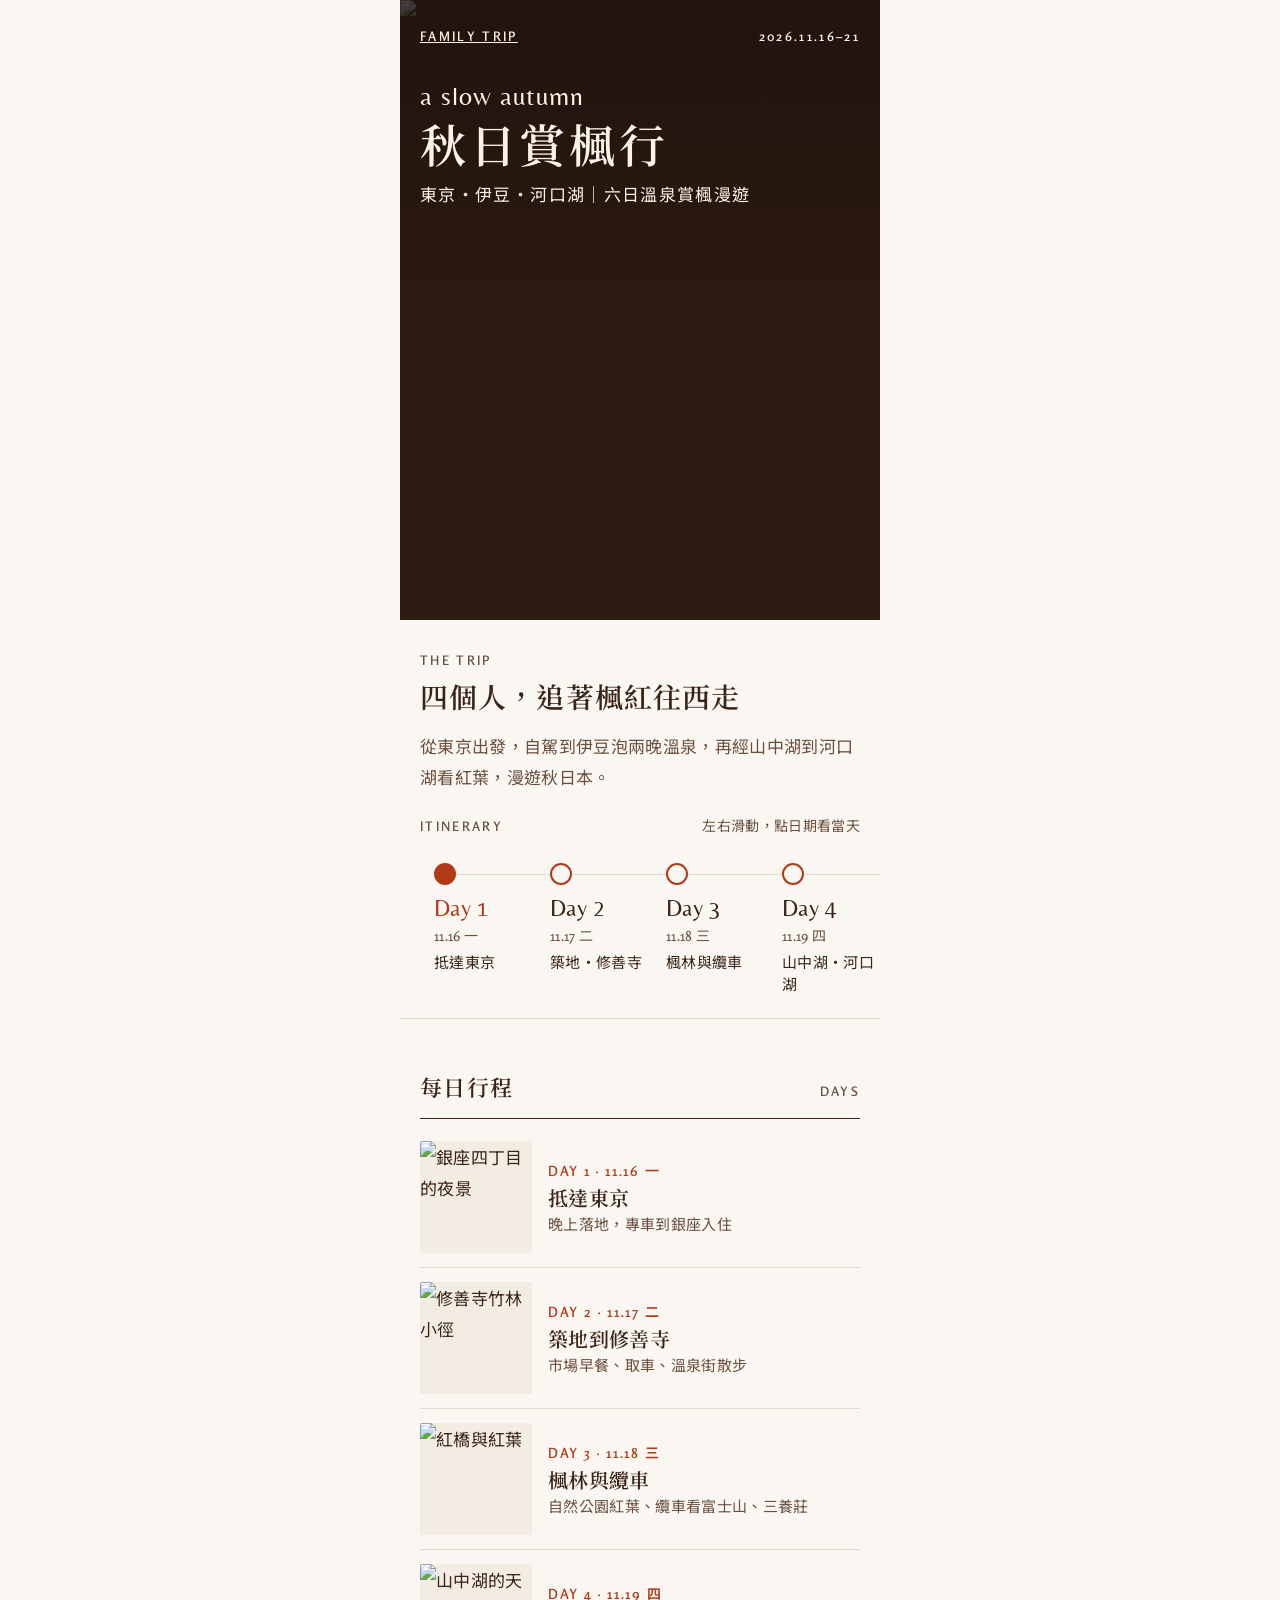
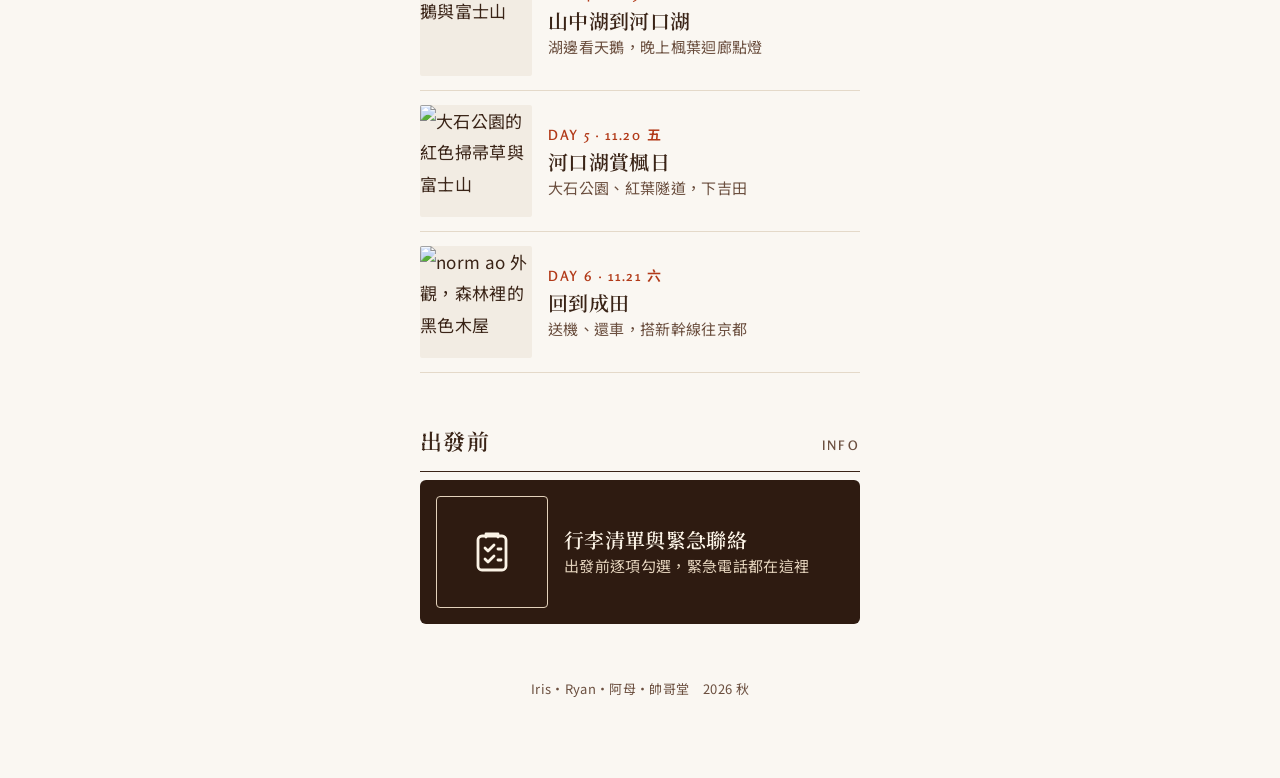
==== index.html @ c66b7f4b "Add files via upload" ====
<!doctype html>
<html lang="zh-Hant">
<head>
<meta charset="utf-8">
<meta name="viewport" content="width=device-width, initial-scale=1">
<title>秋日賞楓行</title>
<meta property="og:title" content="秋日賞楓行">
<meta property="og:description" content="東京・伊豆・河口湖｜2026.11.16–21 六日溫泉賞楓漫遊">
<link rel="preconnect" href="https://fonts.googleapis.com">
<link rel="preconnect" href="https://fonts.gstatic.com" crossorigin>
<link href="https://fonts.googleapis.com/css2?family=Belleza&amp;family=Noto+Serif+TC:wght@500;600&amp;family=Noto+Sans+TC:wght@400;500&amp;family=Rosario:wght@400;500;600&amp;display=swap" rel="stylesheet">
<style>
body{margin:0;background:#faf7f2}
.tl::-webkit-scrollbar{display:none}
</style>
<link rel="stylesheet" href="theme.css">
</head>
<body>
<div class="pg">

  <header class="full" style="position: relative; height: 620px; overflow: hidden; background: #2e1b11;">
    <img src="images/9138c6395874d44f3762e16aa36c47fa.jpg" alt="一家四口站在寺院前的楓樹下，抬頭看紅葉" style="position: absolute; inset: 0; width: 100%; height: 100%; object-fit: cover; object-position: 50% 60%;">
    <div style="position: absolute; inset: 0; background: linear-gradient(180deg, rgba(31,19,13,0.82) 0%, rgba(31,19,13,0.55) 30%, rgba(31,19,13,0) 52%);"></div>
    <div style="position: absolute; top: 24px; left: 20px; right: 20px; display: flex; flex-direction: column; gap: 6px; color: #fbf3e6;">
      <div style="display: flex; justify-content: space-between; gap: 8px;">
        <p class="eyebrow" style="color: #fbf3e6; text-decoration-line: underline">Family Trip</p>
        <p class="eyebrow" style="color: #fbf3e6;">2026.11.16–21</p>
      </div>
      <p class="accent" style="margin: 28px 0 0; font-size: 26px; line-height: 1.1;">a slow autumn</p>
      <h1 style="margin: 0; font-family: var(--font-serif); font-weight: 600; font-size: 46px; line-height: 1.15; letter-spacing: 0.08em;">秋日賞楓行</h1>
      <p style="margin: 2px 0 0; font-size: 17px; letter-spacing: 0.08em;">東京・伊豆・河口湖｜六日溫泉賞楓漫遊</p>
    </div>
  </header>

  <section class="wrap" style="padding-block: 28px 4px;">
    <p class="eyebrow">The Trip</p>
    <h2 style="margin: 6px 0 0; font-family: var(--font-serif); font-weight: 600; font-size: 28px; line-height: 1.35; letter-spacing: 0.04em;">四個人，追著楓紅往西走</h2>
    <p style="margin: 14px 0 0; font-size: 17px; line-height: 1.85; color: #6b4f3f;">從東京出發，自駕到伊豆泡兩晚溫泉，再經山中湖到河口湖看紅葉，漫遊秋日本。</p>
  </section>

  <nav class="full" aria-label="每日行程" style="position: relative; padding: 16px 0 8px; border-bottom: 1px solid #e4d9c9;">
    <div style="display: flex; justify-content: space-between; align-items: baseline; padding-inline: 20px;">
      <p class="eyebrow">Itinerary</p>
      <span style="font-size: 14px; color: #6b4f3f;">左右滑動，點日期看當天</span>
    </div>
    <div class="tl" style="overflow-x: auto; scrollbar-width: none; padding: 12px 20px 8px;">
      <div style="position: relative; display: flex; width: max-content;">
        <div style="position: absolute; left: 24px; right: 24px; top: 23px; height: 1px; background: #e4d9c9;"></div>
        <a href="day1.html" style="position: relative; display: flex; flex-direction: column; gap: 2px; width: 116px; min-height: 112px; padding: 12px 8px 6px 14px; text-decoration: none; color: #3a2417;"><span style="width: 22px; height: 22px; border-radius: 999px; background: #b23a19; margin-bottom: 8px;"></span><span style="font-family: var(--font-title); font-size: 23px; line-height: 1.15; color: #b23a19;">Day 1</span><span style="font-family: var(--font-accent); font-size: 14px; color: #6b4f3f;">11.16 一</span><span style="font-size: 15px; line-height: 1.5;">抵達東京</span></a>
        <a href="day2.html" style="position: relative; display: flex; flex-direction: column; gap: 2px; width: 116px; min-height: 112px; padding: 12px 8px 6px 14px; text-decoration: none; color: #3a2417;"><span style="width: 22px; height: 22px; border-radius: 999px; background: #faf7f2; border: 2px solid #b23a19; margin-bottom: 8px;"></span><span style="font-family: var(--font-title); font-size: 23px; line-height: 1.15;">Day 2</span><span style="font-family: var(--font-accent); font-size: 14px; color: #6b4f3f;">11.17 二</span><span style="font-size: 15px; line-height: 1.5;">築地・修善寺</span></a>
        <a href="day3.html" style="position: relative; display: flex; flex-direction: column; gap: 2px; width: 116px; min-height: 112px; padding: 12px 8px 6px 14px; text-decoration: none; color: #3a2417;"><span style="width: 22px; height: 22px; border-radius: 999px; background: #faf7f2; border: 2px solid #b23a19; margin-bottom: 8px;"></span><span style="font-family: var(--font-title); font-size: 23px; line-height: 1.15;">Day 3</span><span style="font-family: var(--font-accent); font-size: 14px; color: #6b4f3f;">11.18 三</span><span style="font-size: 15px; line-height: 1.5;">楓林與纜車</span></a>
        <a href="day4.html" style="position: relative; display: flex; flex-direction: column; gap: 2px; width: 116px; min-height: 112px; padding: 12px 8px 6px 14px; text-decoration: none; color: #3a2417;"><span style="width: 22px; height: 22px; border-radius: 999px; background: #faf7f2; border: 2px solid #b23a19; margin-bottom: 8px;"></span><span style="font-family: var(--font-title); font-size: 23px; line-height: 1.15;">Day 4</span><span style="font-family: var(--font-accent); font-size: 14px; color: #6b4f3f;">11.19 四</span><span style="font-size: 15px; line-height: 1.5;">山中湖・河口湖</span></a>
        <a href="day5.html" style="position: relative; display: flex; flex-direction: column; gap: 2px; width: 116px; min-height: 112px; padding: 12px 8px 6px 14px; text-decoration: none; color: #3a2417;"><span style="width: 22px; height: 22px; border-radius: 999px; background: #faf7f2; border: 2px solid #b23a19; margin-bottom: 8px;"></span><span style="font-family: var(--font-title); font-size: 23px; line-height: 1.15;">Day 5</span><span style="font-family: var(--font-accent); font-size: 14px; color: #6b4f3f;">11.20 五</span><span style="font-size: 15px; line-height: 1.5;">河口湖賞楓</span></a>
        <a href="day6.html" style="position: relative; display: flex; flex-direction: column; gap: 2px; width: 116px; min-height: 112px; padding: 12px 8px 6px 14px; text-decoration: none; color: #3a2417;"><span style="width: 22px; height: 22px; border-radius: 999px; background: #faf7f2; border: 2px solid #b23a19; margin-bottom: 8px;"></span><span style="font-family: var(--font-title); font-size: 23px; line-height: 1.15;">Day 6</span><span style="font-family: var(--font-accent); font-size: 14px; color: #6b4f3f;">11.21 六</span><span style="font-size: 15px; line-height: 1.5;">回到成田</span></a>
      </div>
    </div>
  </nav>

  <main class="wrap" style="padding-bottom: 8px;">

    <div class="sect"><h3>每日行程</h3><span class="eyebrow">Days</span></div>

    <div style="display: flex; flex-direction: column;">
      <a href="day1.html" style="display: grid; grid-template-columns: 112px minmax(0, 1fr); gap: 16px; align-items: center; padding-block: 14px; border-bottom: 1px solid #e4d9c9; text-decoration: none; color: #3a2417;">
        <div class="ph" style="aspect-ratio: 1 / 1;"><img src="images/a27884b0b924a33c79b24aefd55dd2b0.jpg" alt="銀座四丁目的夜景"></div>
        <div><div style="font-family: var(--font-accent); font-weight: 600; font-size: 14px; letter-spacing: 0.12em; color: #b23a19;">DAY 1 · 11.16 一</div><div style="font-family: var(--font-serif); font-weight: 600; font-size: 20px; line-height: 1.4;">抵達東京</div><div style="font-size: 15px; line-height: 1.6; color: #6b4f3f;">晚上落地，專車到銀座入住</div></div>
      </a>
      <a href="day2.html" style="display: grid; grid-template-columns: 112px minmax(0, 1fr); gap: 16px; align-items: center; padding-block: 14px; border-bottom: 1px solid #e4d9c9; text-decoration: none; color: #3a2417;">
        <div class="ph" style="aspect-ratio: 1 / 1;"><img src="images/4e42da430dfc65bd4dbfb2f222ad8313.jpg" alt="修善寺竹林小徑"></div>
        <div><div style="font-family: var(--font-accent); font-weight: 600; font-size: 14px; letter-spacing: 0.12em; color: #b23a19;">DAY 2 · 11.17 二</div><div style="font-family: var(--font-serif); font-weight: 600; font-size: 20px; line-height: 1.4;">築地到修善寺</div><div style="font-size: 15px; line-height: 1.6; color: #6b4f3f;">市場早餐、取車、溫泉街散步</div></div>
      </a>
      <a href="day3.html" style="display: grid; grid-template-columns: 112px minmax(0, 1fr); gap: 16px; align-items: center; padding-block: 14px; border-bottom: 1px solid #e4d9c9; text-decoration: none; color: #3a2417;">
        <div class="ph" style="aspect-ratio: 1 / 1;"><img src="images/74e2725772f5f66ee99c747f7ae0c2e7.jpg" alt="紅橋與紅葉"></div>
        <div><div style="font-family: var(--font-accent); font-weight: 600; font-size: 14px; letter-spacing: 0.12em; color: #b23a19;">DAY 3 · 11.18 三</div><div style="font-family: var(--font-serif); font-weight: 600; font-size: 20px; line-height: 1.4;">楓林與纜車</div><div style="font-size: 15px; line-height: 1.6; color: #6b4f3f;">自然公園紅葉、纜車看富士山、三養莊</div></div>
      </a>
      <a href="day4.html" style="display: grid; grid-template-columns: 112px minmax(0, 1fr); gap: 16px; align-items: center; padding-block: 14px; border-bottom: 1px solid #e4d9c9; text-decoration: none; color: #3a2417;">
        <div class="ph" style="aspect-ratio: 1 / 1;"><img src="images/7ab8666bedaa6fbdaa944774a391f2ea.jpg" alt="山中湖的天鵝與富士山"></div>
        <div><div style="font-family: var(--font-accent); font-weight: 600; font-size: 14px; letter-spacing: 0.12em; color: #b23a19;">DAY 4 · 11.19 四</div><div style="font-family: var(--font-serif); font-weight: 600; font-size: 20px; line-height: 1.4;">山中湖到河口湖</div><div style="font-size: 15px; line-height: 1.6; color: #6b4f3f;">湖邊看天鵝，晚上楓葉迴廊點燈</div></div>
      </a>
      <a href="day5.html" style="display: grid; grid-template-columns: 112px minmax(0, 1fr); gap: 16px; align-items: center; padding-block: 14px; border-bottom: 1px solid #e4d9c9; text-decoration: none; color: #3a2417;">
        <div class="ph" style="aspect-ratio: 1 / 1;"><img src="images/0a54639972713d51c0d47d38d4d061d8.jpg" alt="大石公園的紅色掃帚草與富士山"></div>
        <div><div style="font-family: var(--font-accent); font-weight: 600; font-size: 14px; letter-spacing: 0.12em; color: #b23a19;">DAY 5 · 11.20 五</div><div style="font-family: var(--font-serif); font-weight: 600; font-size: 20px; line-height: 1.4;">河口湖賞楓日</div><div style="font-size: 15px; line-height: 1.6; color: #6b4f3f;">大石公園、紅葉隧道，下吉田</div></div>
      </a>
      <a href="day6.html" style="display: grid; grid-template-columns: 112px minmax(0, 1fr); gap: 16px; align-items: center; padding-block: 14px; border-bottom: 1px solid #e4d9c9; text-decoration: none; color: #3a2417;">
        <div class="ph" style="aspect-ratio: 1 / 1;"><img src="images/2d8205db933b08d67a605c7c7a6cfdca.jpg" alt="norm ao 外觀，森林裡的黑色木屋"></div>
        <div><div style="font-family: var(--font-accent); font-weight: 600; font-size: 14px; letter-spacing: 0.12em; color: #b23a19;">DAY 6 · 11.21 六</div><div style="font-family: var(--font-serif); font-weight: 600; font-size: 20px; line-height: 1.4;">回到成田</div><div style="font-size: 15px; line-height: 1.6; color: #6b4f3f;">送機、還車，搭新幹線往京都</div></div>
      </a>
    </div>

    <div class="sect"><h3>出發前</h3><span class="eyebrow">Info</span></div>
    <a href="info.html" style="display: grid; grid-template-columns: 112px minmax(0, 1fr); gap: 16px; align-items: center; padding: 16px; background: #2e1b11; border-radius: 6px; text-decoration: none; color: #fbf3e6;">
      <div style="aspect-ratio: 1 / 1; border: 1px solid #e3d2bb; border-radius: 4px; display: grid; place-content: center; color: #fbf3e6;"><svg width="48" height="48" viewBox="0 0 24 24" fill="none" stroke="currentColor" stroke-width="1.4" stroke-linecap="round" stroke-linejoin="round" aria-hidden="true"><rect x="5" y="4" width="14" height="17" rx="2"></rect><path d="M9 4.5V3h6v1.5"></path><path d="M8.5 10l1.5 1.5 3-3"></path><path d="M8.5 15.5l1.5 1.5 3-3"></path><path d="M15 10.5h1.5"></path><path d="M15 16h1.5"></path></svg></div>
      <div><div style="font-family: var(--font-serif); font-weight: 600; font-size: 20px; line-height: 1.4;">行李清單與緊急聯絡</div><div style="font-size: 15px; line-height: 1.6; color: #e3d2bb;">出發前逐項勾選，緊急電話都在這裡</div></div>
    </a>

    <p class="foot">Iris・Ryan・阿母・帥哥堂　2026 秋</p>
  </main>
</div>
</body>
</html>
---- theme.css ----
/* 秋日賞楓行 — shared page styles, from the 秋日家族旅行 design system (tokens copied below). */
:root {
  --paper: #faf7f2;
  --paper-deep: #f2ece3;
  --espresso: #2e1b11;
  --ink: #3a2417;
  --ink-soft: #6b4f3f;
  --maple: #b23a19;
  --maple-deep: #8e2b14;
  --on-maple: #fff6ea;
  --cream: #fbf3e6;
  --cream-soft: #e3d2bb;
  --ginkgo: #d9962f;
  --moss: #56653a;
  --rule: #e4d9c9;
  --focus: #8e2b14;
  --font-serif: "Noto Serif TC", "Noto Serif JP", "Songti TC", serif;
  --font-sans: "Noto Sans TC", "PingFang TC", "Heiti TC", sans-serif;
  --font-accent: "Rosario", "Noto Sans TC", sans-serif;
  --font-title: "Belleza", "Rosario", "Noto Sans TC", sans-serif;
}

* { box-sizing: border-box; }
a { color: var(--maple); text-underline-offset: 3px; }
a:hover { color: var(--maple-deep); }
a.map, a.map:hover { color: inherit; text-decoration: none; }
:focus-visible { outline: 2px solid var(--focus); outline-offset: 3px; }

.pg { min-height: 100%; background: var(--paper); color: var(--ink); font-family: var(--font-sans); font-size: 17px; line-height: 1.85; letter-spacing: 0.02em; -webkit-font-smoothing: antialiased; }
.wrap { max-width: 480px; margin: 0 auto; padding-inline: 20px; }
.full { max-width: 480px; margin: 0 auto; }

.eyebrow { margin: 0; font-family: var(--font-accent); font-size: 13px; font-weight: 600; letter-spacing: 0.18em; text-transform: uppercase; color: var(--ink-soft); }
.accent { font-family: var(--font-title); font-style: normal; font-weight: 400; letter-spacing: 0.04em; }

/* top bar on every inner page */
.topbar { display: flex; align-items: center; justify-content: space-between; gap: 8px; padding-block: 12px; border-bottom: 1px solid var(--rule); }
.back { display: inline-flex; align-items: center; gap: 6px; min-height: 44px; font-size: 15px; text-decoration: none; }
.pager { display: flex; gap: 4px; }
.pager a { display: grid; place-items: center; width: 36px; height: 44px; font-family: var(--font-accent); font-weight: 600; font-size: 16px; color: var(--ink-soft); text-decoration: none; border-bottom: 2px solid transparent; }
.pager a.on { color: var(--maple); border-bottom-color: var(--maple); }

/* photos */
.ph { position: relative; overflow: hidden; background: var(--paper-deep); border-radius: 2px; }
.ph img { position: absolute; inset: 0; width: 100%; height: 100%; object-fit: cover; display: block; }
.ph-empty { position: absolute; inset: 0; display: grid; place-content: center; justify-items: center; gap: 6px; color: var(--ink-soft); font-size: 14px; border: 1px dashed var(--rule); text-align: center; padding: 12px; }
.cap { margin: 8px 0 0; display: flex; gap: 8px; font-size: 14px; line-height: 1.6; color: var(--ink-soft); }
.cap b { font-family: var(--font-accent); font-weight: 600; letter-spacing: 0.08em; color: var(--maple); flex-shrink: 0; }

/* day heading */
.dayhead { display: grid; grid-template-columns: auto minmax(0, 1fr); column-gap: 16px; align-items: end; padding-block: 36px 8px; }
.daynum { font-family: var(--font-title); font-weight: 400; font-size: 68px; line-height: 0.9; color: var(--maple); }
.daynum small { display: block; font-size: 16px; font-weight: 600; letter-spacing: 0.16em; color: var(--ink-soft); margin-bottom: 6px; }
.daytitle { margin: 4px 0 0; font-family: var(--font-serif); font-weight: 600; font-size: 30px; line-height: 1.3; letter-spacing: 0.04em; text-wrap: balance; }
.daysub { display: block; margin-top: 4px; font-family: var(--font-title); font-style: normal; font-weight: 400; font-size: 19px; color: var(--maple); letter-spacing: 0.04em; }
.lead { margin: 16px 0 0; font-size: 18px; line-height: 1.85; color: var(--ink-soft); }

/* section label */
.sect { display: flex; align-items: baseline; justify-content: space-between; gap: 12px; margin: 48px 0 8px; padding-bottom: 10px; border-bottom: 1.5px solid var(--ink); }
.sect h3 { margin: 0; font-family: var(--font-serif); font-weight: 600; font-size: 22px; letter-spacing: 0.06em; }

/* schedule */
.stops { list-style: none; margin: 0; padding: 0; position: relative; }
.stops::before { content: ""; position: absolute; left: 71px; top: 18px; bottom: 18px; width: 1px; background: var(--rule); }
.stop { position: relative; display: grid; grid-template-columns: 62px minmax(0, 1fr); column-gap: 30px; padding-block: 12px; }
.stop::before { content: ""; position: absolute; left: 66px; top: 24px; width: 11px; height: 11px; border-radius: 999px; background: var(--paper); border: 2px solid var(--maple); }
.stop.key::before { background: var(--maple); }
.t { font-family: var(--font-accent); font-weight: 600; font-size: 18px; line-height: 1.7; color: var(--maple); text-align: right; }
.stop h4 { margin: 0; font-size: 18px; font-weight: 500; line-height: 1.6; }
.stop p { margin: 2px 0 0; font-size: 16px; line-height: 1.8; color: var(--ink-soft); }
.tag { display: inline-block; margin-left: 8px; padding: 0 10px; border: 1px solid currentColor; border-radius: 999px; font-size: 13px; line-height: 1.7; color: var(--moss); vertical-align: 2px; }
.tag.m { color: var(--maple); }

/* spot feature */
.spot { padding-block: 28px; border-bottom: 1px solid var(--rule); }
.spot:last-child { border-bottom: 0; }
.spot-head { display: grid; grid-template-columns: auto minmax(0, 1fr); column-gap: 12px; align-items: baseline; margin-top: 16px; }
.spot-no { font-family: var(--font-title); font-weight: 400; font-size: 30px; line-height: 1; color: var(--maple); }
.spot h4 { margin: 0; font-family: var(--font-serif); font-weight: 600; font-size: 22px; line-height: 1.45; letter-spacing: 0.03em; }
.meta { grid-column: 2; display: flex; flex-wrap: wrap; gap: 2px 14px; margin: 4px 0 0; font-size: 14px; color: var(--ink-soft); }
.spot-body { margin: 12px 0 0; font-size: 17px; line-height: 1.85; }
.side { display: grid; grid-template-columns: 42% minmax(0, 1fr); gap: 16px; align-items: start; }
.side .spot-head { margin-top: 0; grid-template-columns: minmax(0, 1fr); }
.side .meta { grid-column: 1; }

/* two-up offset photos */
.duo { display: grid; grid-template-columns: repeat(2, minmax(0, 1fr)); gap: 6px; margin-top: 6px; }
.duo .ph { aspect-ratio: 4 / 3; }

/* quote */
.quote { margin: 40px 0 8px; padding: 0; }
.quote p { margin: 0; font-family: var(--font-serif); font-size: 24px; line-height: 1.6; letter-spacing: 0.04em; text-wrap: balance; }
.quote em { font-style: normal; color: var(--maple-deep); }
.quote cite { display: block; margin-top: 10px; font-style: normal; font-size: 14px; color: var(--ink-soft); }

/* note */
.note { margin-top: 24px; padding: 16px 18px; background: var(--paper-deep); border-radius: 6px; }
.note h5 { margin: 0 0 4px; font-size: 16px; font-weight: 500; color: var(--maple); }
.note p { margin: 0; font-size: 16px; line-height: 1.8; }
.note ul { margin: 0; padding-left: 1.2em; font-size: 16px; line-height: 1.8; }

/* next-day link */
.next { display: grid; grid-template-columns: 96px minmax(0, 1fr); gap: 16px; align-items: center; margin: 48px 0 0; padding: 16px; background: var(--espresso); color: var(--cream); border-radius: 6px; text-decoration: none; }
a.next { color: var(--cream); }
a.next:hover { color: var(--cream); background: #3d2618; }
.next strong { font-family: var(--font-serif); }
.next .ph { aspect-ratio: 1 / 1; }
.next small { display: block; font-family: var(--font-accent); font-weight: 600; font-size: 13px; letter-spacing: 0.16em; color: var(--cream-soft); }
.next strong { display: block; font-family: var(--font-serif); font-weight: 600; font-size: 20px; line-height: 1.4; }
.next span { font-size: 15px; color: var(--cream-soft); }

/* checklist */
.ckgroup { margin-top: 32px; }
.ckhead { display: flex; justify-content: space-between; align-items: baseline; padding-bottom: 8px; border-bottom: 1.5px solid var(--ink); }
.ckhead h3 { margin: 0; font-family: var(--font-serif); font-weight: 600; font-size: 21px; }
.ckhead span { font-family: var(--font-accent); font-size: 15px; color: var(--ink-soft); }
.ck { display: flex; align-items: center; gap: 14px; min-height: 56px; padding-block: 8px; border-bottom: 1px solid var(--rule); font-size: 17px; line-height: 1.5; cursor: pointer; }
.ck input { width: 24px; height: 24px; margin: 0; flex-shrink: 0; accent-color: var(--maple); }
.ck input:checked + span { color: var(--ink-soft); text-decoration: line-through; text-decoration-color: var(--rule); }

/* emergency */
.sos { margin-top: 48px; padding: 24px 20px; background: var(--espresso); color: var(--cream); border-radius: 6px; }
.sos h3 { margin: 0; font-family: var(--font-serif); font-weight: 600; font-size: 24px; }
.sos-big { display: grid; grid-template-columns: repeat(2, minmax(0, 1fr)); gap: 12px; margin-top: 16px; }
.sos-big div { border: 1px solid var(--cream-soft); border-radius: 6px; padding: 12px; }
.sos-big span { display: block; font-size: 15px; color: var(--cream-soft); }
.sos-big strong { display: block; font-family: var(--font-accent); font-weight: 600; font-size: 40px; line-height: 1.1; }
.sos-row { padding-block: 14px; border-top: 1px solid rgba(227, 210, 187, 0.25); }
.sos-row:first-of-type { margin-top: 16px; }
.sos-row div { font-size: 16px; }
.sos-row small { display: block; font-size: 14px; color: var(--cream-soft); }
.sos-row strong { display: block; margin-top: 2px; font-family: var(--font-accent); font-weight: 600; font-size: 22px; letter-spacing: 0.02em; user-select: all; }

/* stay facts */
.facts { display: grid; grid-template-columns: auto minmax(0, 1fr); gap: 6px 16px; margin: 16px 0 0; padding-top: 14px; border-top: 1px solid var(--rule); font-size: 16px; line-height: 1.7; }
.facts dt { font-size: 14px; color: var(--ink-soft); padding-top: 1px; }
.facts dd { margin: 0; min-width: 0; }
.jp { font-family: var(--font-serif); }
.stayname { margin: 18px 0 0; font-family: var(--font-serif); font-weight: 600; font-size: 24px; line-height: 1.4; }

.foot { padding-block: 40px 56px; text-align: center; font-size: 13px; color: var(--ink-soft); }
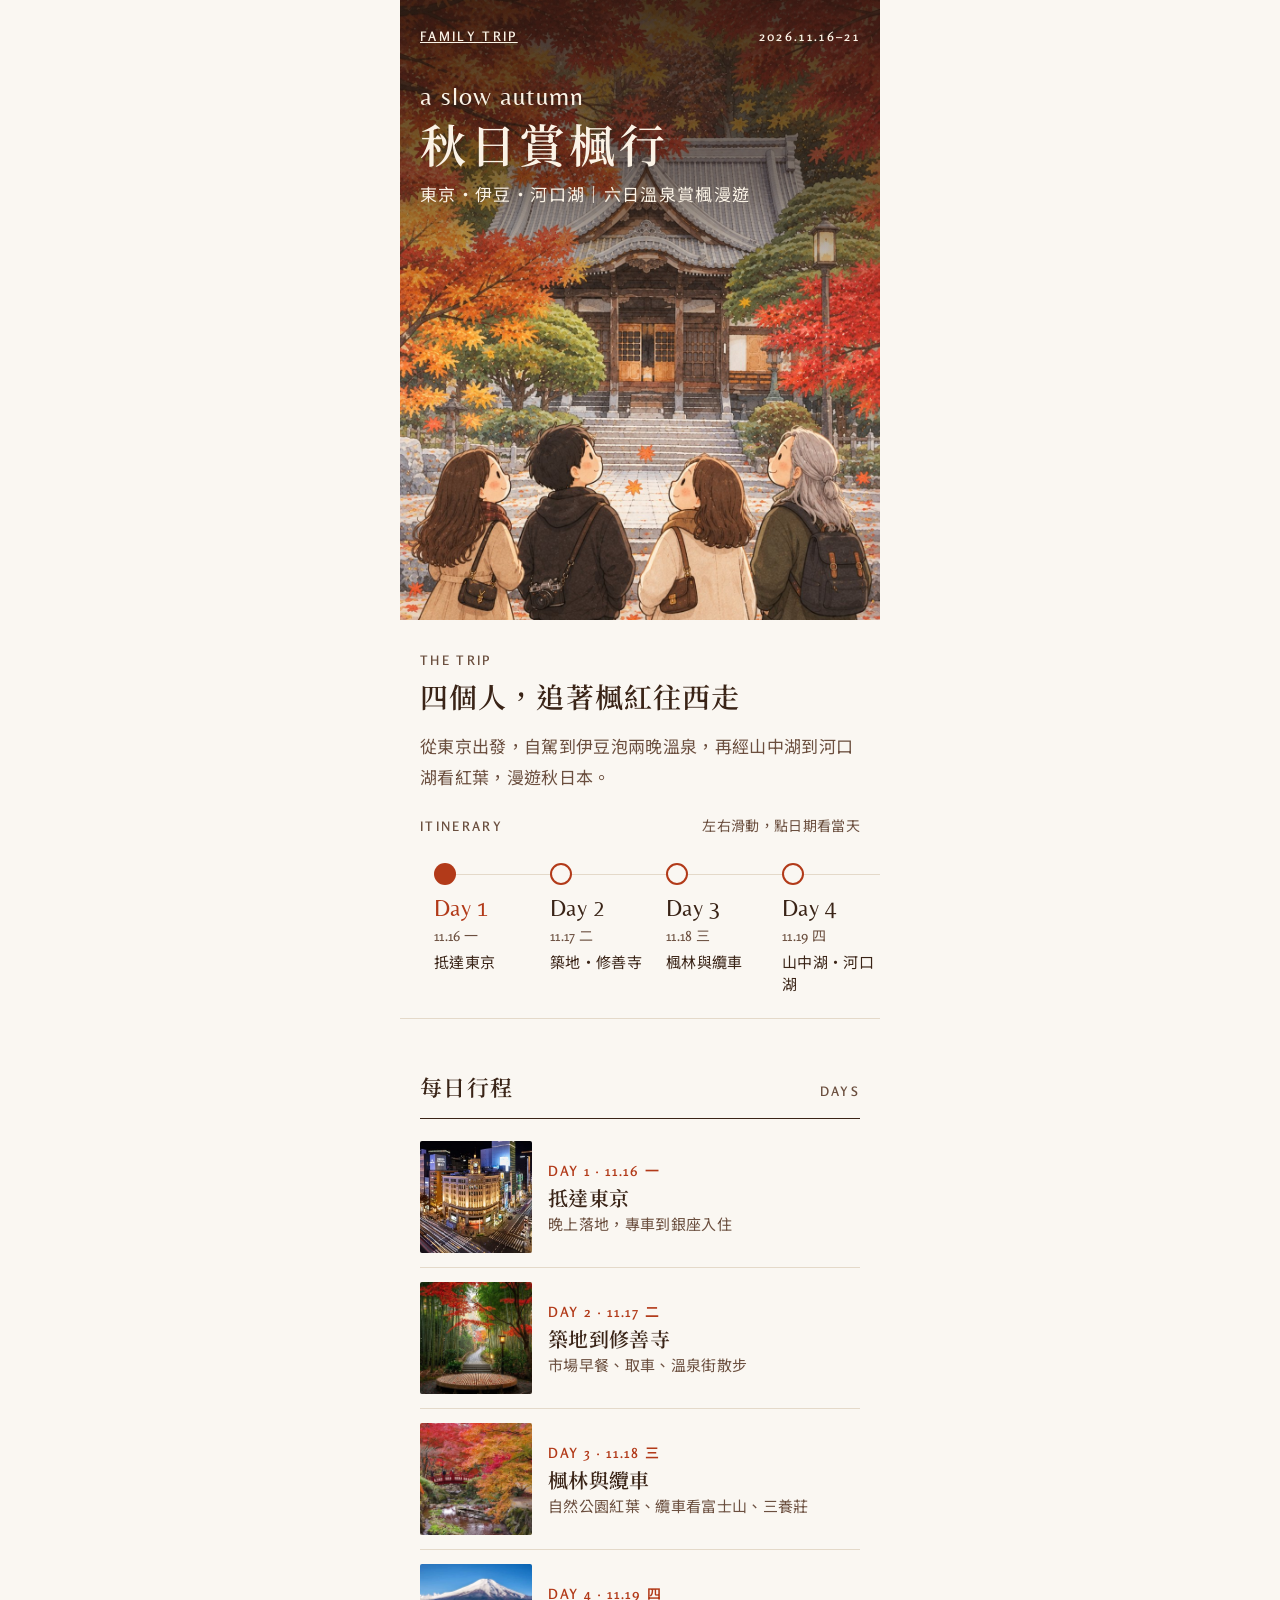
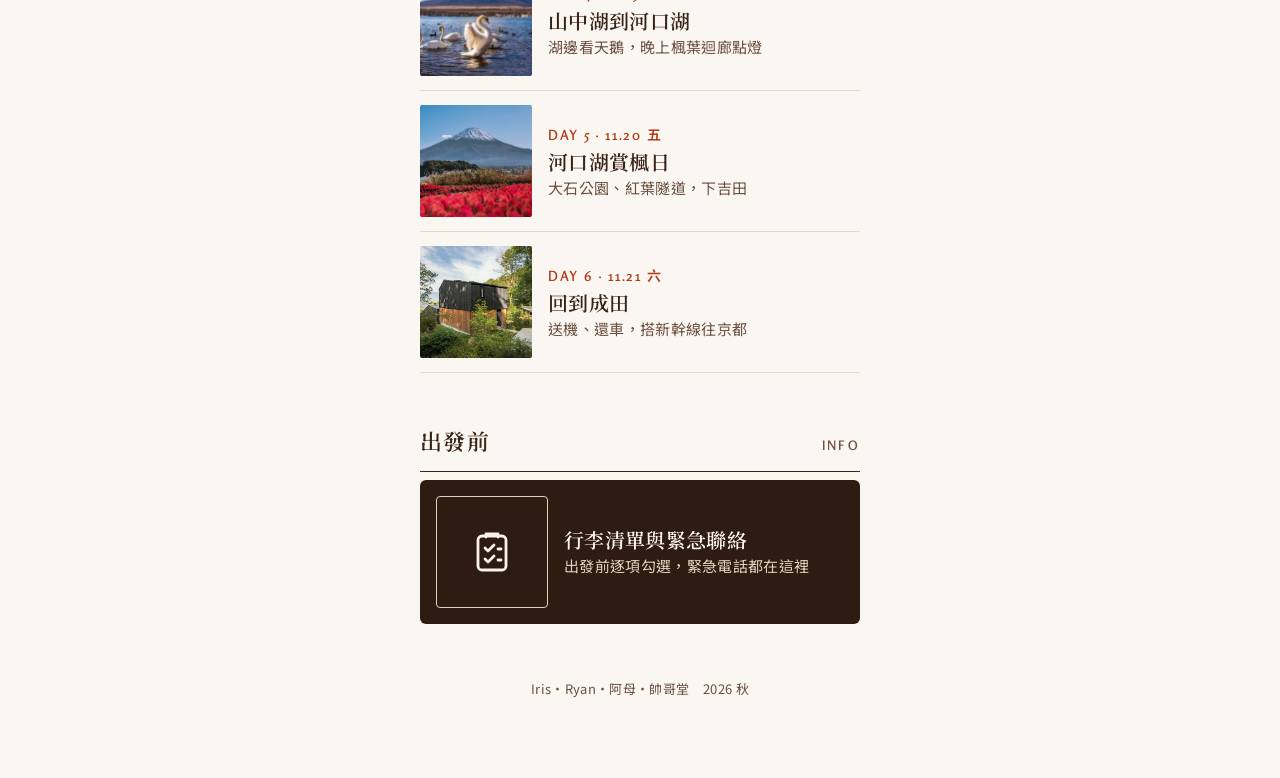
==== commit 7c1aa25c: "Add files via upload" ====
--- a/index.html
+++ b/index.html
@@ -19,7 +19,7 @@
 <div class="pg">
 
   <header class="full" style="position: relative; height: 620px; overflow: hidden; background: #2e1b11;">
-    <img src="images/9138c6395874d44f3762e16aa36c47fa.jpg" alt="一家四口站在寺院前的楓樹下，抬頭看紅葉" style="position: absolute; inset: 0; width: 100%; height: 100%; object-fit: cover; object-position: 50% 60%;">
+    <img src="9138c6395874d44f3762e16aa36c47fa.jpg" alt="一家四口站在寺院前的楓樹下，抬頭看紅葉" style="position: absolute; inset: 0; width: 100%; height: 100%; object-fit: cover; object-position: 50% 60%;">
     <div style="position: absolute; inset: 0; background: linear-gradient(180deg, rgba(31,19,13,0.82) 0%, rgba(31,19,13,0.55) 30%, rgba(31,19,13,0) 52%);"></div>
     <div style="position: absolute; top: 24px; left: 20px; right: 20px; display: flex; flex-direction: column; gap: 6px; color: #fbf3e6;">
       <div style="display: flex; justify-content: space-between; gap: 8px;">
@@ -62,27 +62,27 @@
 
     <div style="display: flex; flex-direction: column;">
       <a href="day1.html" style="display: grid; grid-template-columns: 112px minmax(0, 1fr); gap: 16px; align-items: center; padding-block: 14px; border-bottom: 1px solid #e4d9c9; text-decoration: none; color: #3a2417;">
-        <div class="ph" style="aspect-ratio: 1 / 1;"><img src="images/a27884b0b924a33c79b24aefd55dd2b0.jpg" alt="銀座四丁目的夜景"></div>
+        <div class="ph" style="aspect-ratio: 1 / 1;"><img src="a27884b0b924a33c79b24aefd55dd2b0.jpg" alt="銀座四丁目的夜景"></div>
         <div><div style="font-family: var(--font-accent); font-weight: 600; font-size: 14px; letter-spacing: 0.12em; color: #b23a19;">DAY 1 · 11.16 一</div><div style="font-family: var(--font-serif); font-weight: 600; font-size: 20px; line-height: 1.4;">抵達東京</div><div style="font-size: 15px; line-height: 1.6; color: #6b4f3f;">晚上落地，專車到銀座入住</div></div>
       </a>
       <a href="day2.html" style="display: grid; grid-template-columns: 112px minmax(0, 1fr); gap: 16px; align-items: center; padding-block: 14px; border-bottom: 1px solid #e4d9c9; text-decoration: none; color: #3a2417;">
-        <div class="ph" style="aspect-ratio: 1 / 1;"><img src="images/4e42da430dfc65bd4dbfb2f222ad8313.jpg" alt="修善寺竹林小徑"></div>
+        <div class="ph" style="aspect-ratio: 1 / 1;"><img src="4e42da430dfc65bd4dbfb2f222ad8313.jpg" alt="修善寺竹林小徑"></div>
         <div><div style="font-family: var(--font-accent); font-weight: 600; font-size: 14px; letter-spacing: 0.12em; color: #b23a19;">DAY 2 · 11.17 二</div><div style="font-family: var(--font-serif); font-weight: 600; font-size: 20px; line-height: 1.4;">築地到修善寺</div><div style="font-size: 15px; line-height: 1.6; color: #6b4f3f;">市場早餐、取車、溫泉街散步</div></div>
       </a>
       <a href="day3.html" style="display: grid; grid-template-columns: 112px minmax(0, 1fr); gap: 16px; align-items: center; padding-block: 14px; border-bottom: 1px solid #e4d9c9; text-decoration: none; color: #3a2417;">
-        <div class="ph" style="aspect-ratio: 1 / 1;"><img src="images/74e2725772f5f66ee99c747f7ae0c2e7.jpg" alt="紅橋與紅葉"></div>
+        <div class="ph" style="aspect-ratio: 1 / 1;"><img src="74e2725772f5f66ee99c747f7ae0c2e7.jpg" alt="紅橋與紅葉"></div>
         <div><div style="font-family: var(--font-accent); font-weight: 600; font-size: 14px; letter-spacing: 0.12em; color: #b23a19;">DAY 3 · 11.18 三</div><div style="font-family: var(--font-serif); font-weight: 600; font-size: 20px; line-height: 1.4;">楓林與纜車</div><div style="font-size: 15px; line-height: 1.6; color: #6b4f3f;">自然公園紅葉、纜車看富士山、三養莊</div></div>
       </a>
       <a href="day4.html" style="display: grid; grid-template-columns: 112px minmax(0, 1fr); gap: 16px; align-items: center; padding-block: 14px; border-bottom: 1px solid #e4d9c9; text-decoration: none; color: #3a2417;">
-        <div class="ph" style="aspect-ratio: 1 / 1;"><img src="images/7ab8666bedaa6fbdaa944774a391f2ea.jpg" alt="山中湖的天鵝與富士山"></div>
+        <div class="ph" style="aspect-ratio: 1 / 1;"><img src="7ab8666bedaa6fbdaa944774a391f2ea.jpg" alt="山中湖的天鵝與富士山"></div>
         <div><div style="font-family: var(--font-accent); font-weight: 600; font-size: 14px; letter-spacing: 0.12em; color: #b23a19;">DAY 4 · 11.19 四</div><div style="font-family: var(--font-serif); font-weight: 600; font-size: 20px; line-height: 1.4;">山中湖到河口湖</div><div style="font-size: 15px; line-height: 1.6; color: #6b4f3f;">湖邊看天鵝，晚上楓葉迴廊點燈</div></div>
       </a>
       <a href="day5.html" style="display: grid; grid-template-columns: 112px minmax(0, 1fr); gap: 16px; align-items: center; padding-block: 14px; border-bottom: 1px solid #e4d9c9; text-decoration: none; color: #3a2417;">
-        <div class="ph" style="aspect-ratio: 1 / 1;"><img src="images/0a54639972713d51c0d47d38d4d061d8.jpg" alt="大石公園的紅色掃帚草與富士山"></div>
+        <div class="ph" style="aspect-ratio: 1 / 1;"><img src="0a54639972713d51c0d47d38d4d061d8.jpg" alt="大石公園的紅色掃帚草與富士山"></div>
         <div><div style="font-family: var(--font-accent); font-weight: 600; font-size: 14px; letter-spacing: 0.12em; color: #b23a19;">DAY 5 · 11.20 五</div><div style="font-family: var(--font-serif); font-weight: 600; font-size: 20px; line-height: 1.4;">河口湖賞楓日</div><div style="font-size: 15px; line-height: 1.6; color: #6b4f3f;">大石公園、紅葉隧道，下吉田</div></div>
       </a>
       <a href="day6.html" style="display: grid; grid-template-columns: 112px minmax(0, 1fr); gap: 16px; align-items: center; padding-block: 14px; border-bottom: 1px solid #e4d9c9; text-decoration: none; color: #3a2417;">
-        <div class="ph" style="aspect-ratio: 1 / 1;"><img src="images/2d8205db933b08d67a605c7c7a6cfdca.jpg" alt="norm ao 外觀，森林裡的黑色木屋"></div>
+        <div class="ph" style="aspect-ratio: 1 / 1;"><img src="2d8205db933b08d67a605c7c7a6cfdca.jpg" alt="norm ao 外觀，森林裡的黑色木屋"></div>
         <div><div style="font-family: var(--font-accent); font-weight: 600; font-size: 14px; letter-spacing: 0.12em; color: #b23a19;">DAY 6 · 11.21 六</div><div style="font-family: var(--font-serif); font-weight: 600; font-size: 20px; line-height: 1.4;">回到成田</div><div style="font-size: 15px; line-height: 1.6; color: #6b4f3f;">送機、還車，搭新幹線往京都</div></div>
       </a>
     </div>
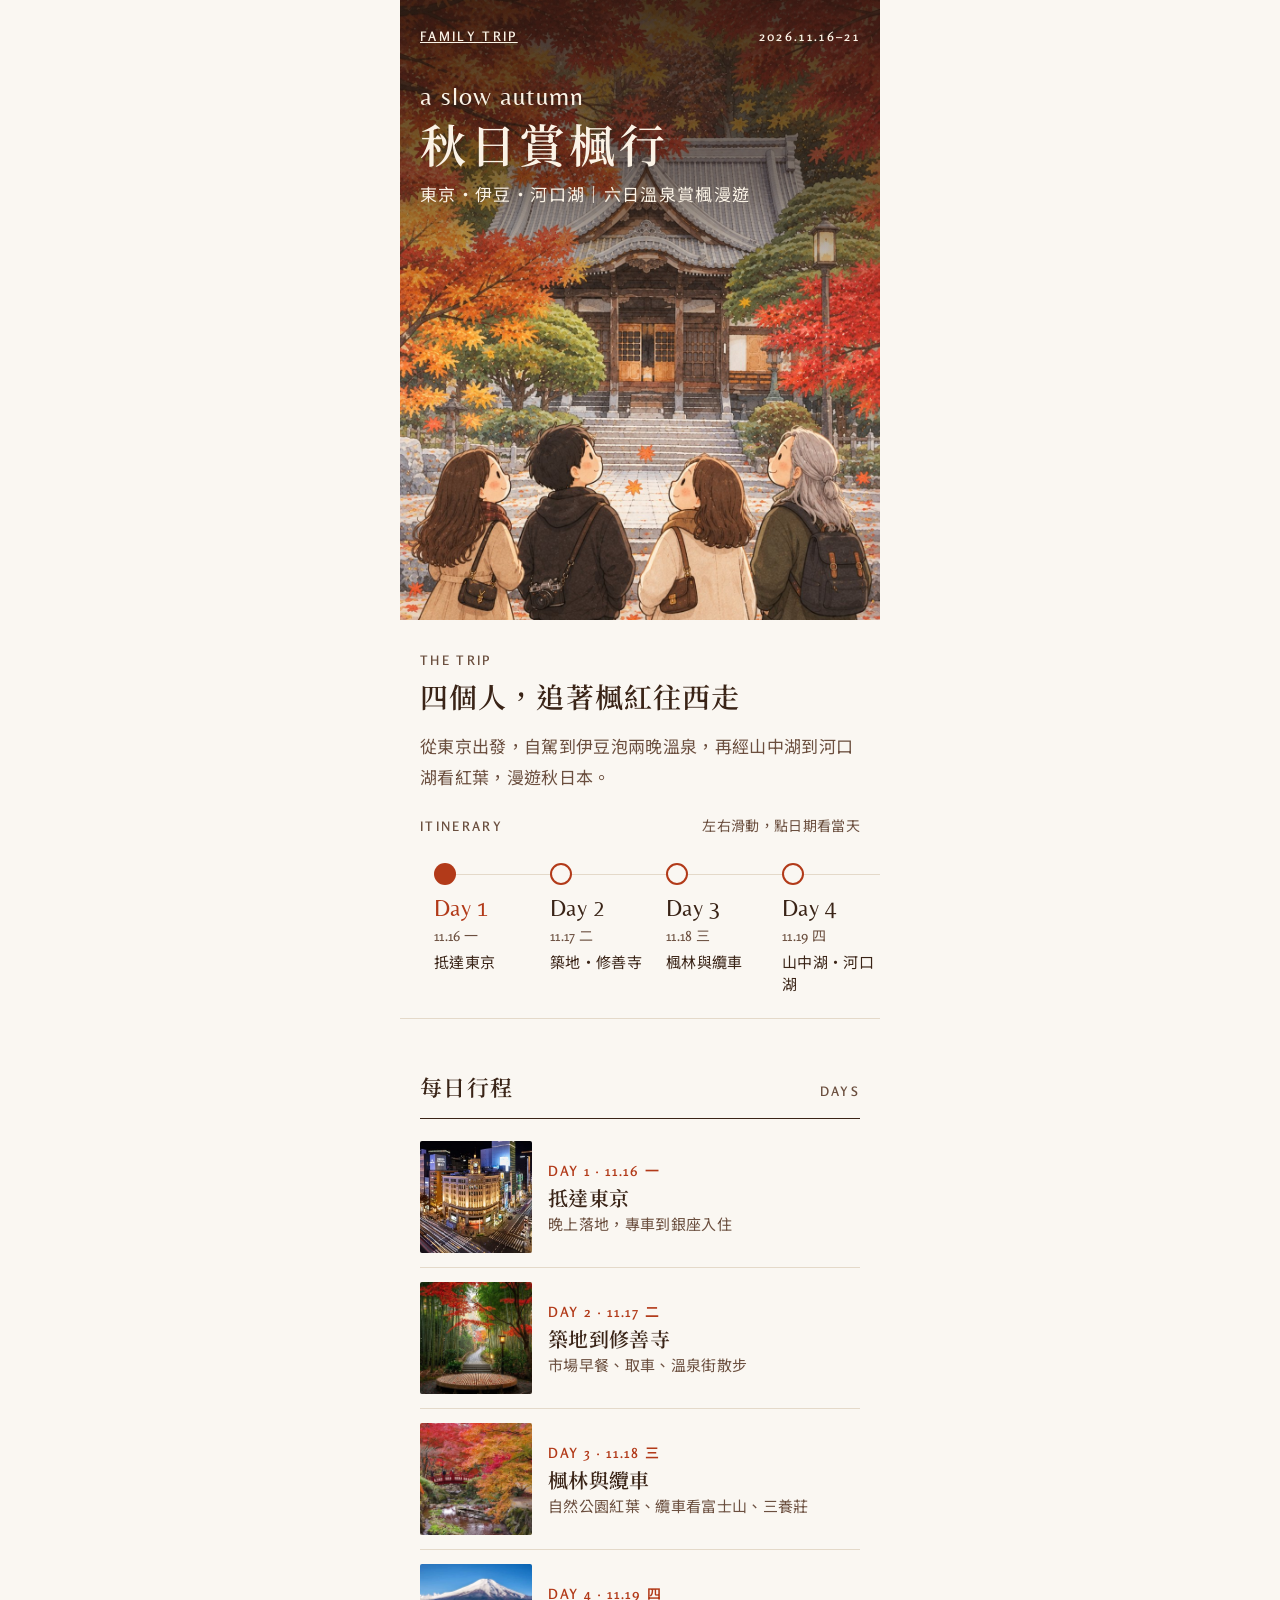
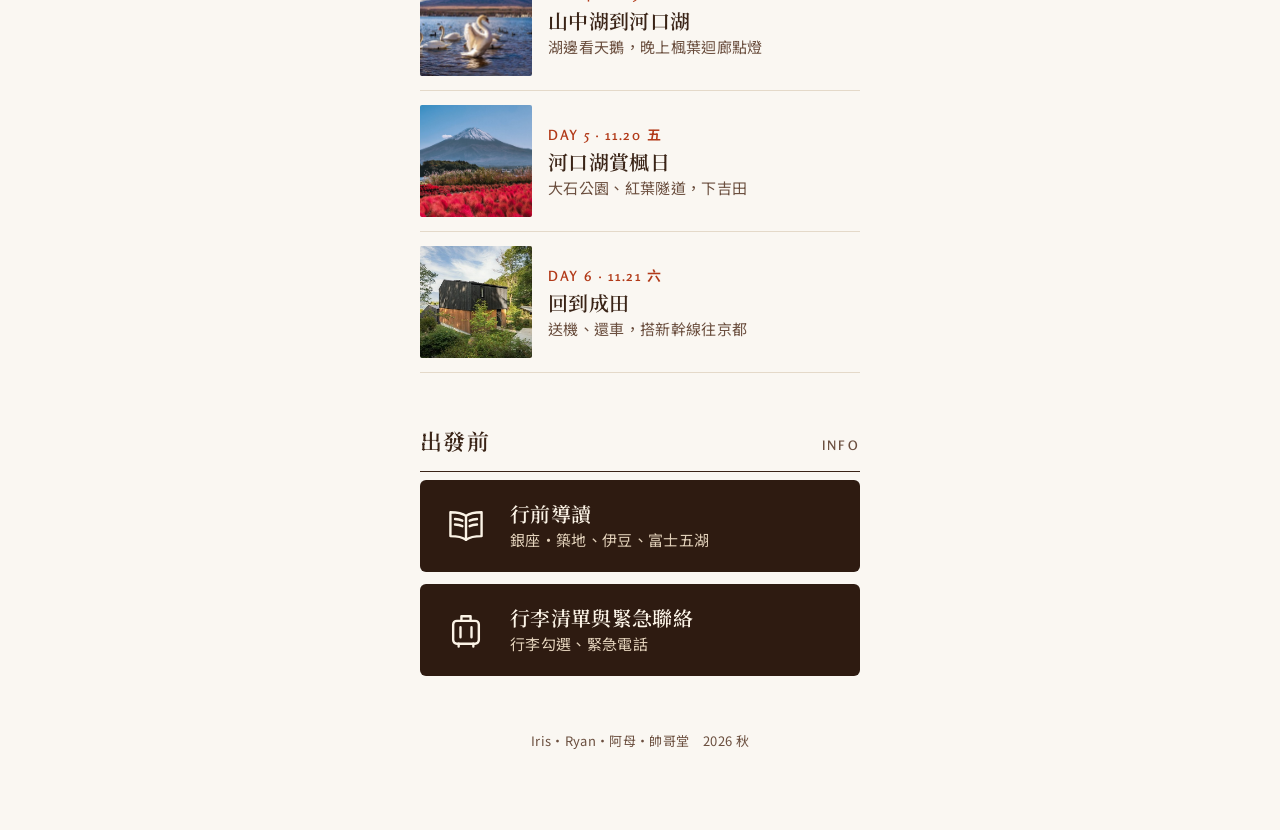
==== commit 8a60c752: "Add files via upload" ====
--- a/index.html
+++ b/index.html
@@ -6,6 +6,9 @@
 <title>秋日賞楓行</title>
 <meta property="og:title" content="秋日賞楓行">
 <meta property="og:description" content="東京・伊豆・河口湖｜2026.11.16–21 六日溫泉賞楓漫遊">
+<meta property="og:image" content="https://irisspace.github.io/autumn-trip/9138c6395874d44f3762e16aa36c47fa.jpg">
+<meta property="og:url" content="https://irisspace.github.io/autumn-trip/">
+<link rel="apple-touch-icon" href="9138c6395874d44f3762e16aa36c47fa.jpg">
 <link rel="preconnect" href="https://fonts.googleapis.com">
 <link rel="preconnect" href="https://fonts.gstatic.com" crossorigin>
 <link href="https://fonts.googleapis.com/css2?family=Belleza&amp;family=Noto+Serif+TC:wght@500;600&amp;family=Noto+Sans+TC:wght@400;500&amp;family=Rosario:wght@400;500;600&amp;display=swap" rel="stylesheet">
@@ -88,9 +91,13 @@
     </div>
 
     <div class="sect"><h3>出發前</h3><span class="eyebrow">Info</span></div>
-    <a href="info.html" style="display: grid; grid-template-columns: 112px minmax(0, 1fr); gap: 16px; align-items: center; padding: 16px; background: #2e1b11; border-radius: 6px; text-decoration: none; color: #fbf3e6;">
-      <div style="aspect-ratio: 1 / 1; border: 1px solid #e3d2bb; border-radius: 4px; display: grid; place-content: center; color: #fbf3e6;"><svg width="48" height="48" viewBox="0 0 24 24" fill="none" stroke="currentColor" stroke-width="1.4" stroke-linecap="round" stroke-linejoin="round" aria-hidden="true"><rect x="5" y="4" width="14" height="17" rx="2"></rect><path d="M9 4.5V3h6v1.5"></path><path d="M8.5 10l1.5 1.5 3-3"></path><path d="M8.5 15.5l1.5 1.5 3-3"></path><path d="M15 10.5h1.5"></path><path d="M15 16h1.5"></path></svg></div>
-      <div><div style="font-family: var(--font-serif); font-weight: 600; font-size: 20px; line-height: 1.4;">行李清單與緊急聯絡</div><div style="font-size: 15px; line-height: 1.6; color: #e3d2bb;">出發前逐項勾選，緊急電話都在這裡</div></div>
+    <a href="guide.html" style="display: grid; grid-template-columns: 52px minmax(0, 1fr); gap: 18px; align-items: center; padding: 20px; margin-bottom: 12px; background: #2e1b11; border-radius: 6px; text-decoration: none; color: #fbf3e6;">
+      <div style="display: grid; place-items: center; color: #fbf3e6;"><svg width="44" height="44" viewBox="0 0 24 24" fill="none" stroke="currentColor" stroke-width="1.3" stroke-linecap="round" stroke-linejoin="round" aria-hidden="true"><path d="M12 6.5C10 5 7.5 4.5 3.5 4.5v13c4 0 6.5.5 8.5 2 2-1.5 4.5-2 8.5-2v-13c-4 0-6.5.5-8.5 2z"></path><path d="M12 6.5v13"></path><path d="M6 8.2c1.6.1 2.9.4 4 .9M6 11.2c1.6.1 2.9.4 4 .9M14 9.1c1.1-.5 2.4-.8 4-.9M14 12.1c1.1-.5 2.4-.8 4-.9"></path></svg></div>
+      <div><div style="font-family: var(--font-serif); font-weight: 600; font-size: 20px; line-height: 1.4;">行前導讀</div><div style="font-size: 15px; line-height: 1.6; color: #e3d2bb;">銀座・築地、伊豆、富士五湖</div></div>
+    </a>
+    <a href="info.html" style="display: grid; grid-template-columns: 52px minmax(0, 1fr); gap: 18px; align-items: center; padding: 20px; background: #2e1b11; border-radius: 6px; text-decoration: none; color: #fbf3e6;">
+      <div style="display: grid; place-items: center; color: #fbf3e6;"><svg width="44" height="44" viewBox="0 0 24 24" fill="none" stroke="currentColor" stroke-width="1.3" stroke-linecap="round" stroke-linejoin="round" aria-hidden="true"><rect x="5" y="7" width="14" height="12.5" rx="2"></rect><path d="M9.5 7V4.5h5V7"></path><path d="M9 10.5v5.5M15 10.5v5.5"></path><path d="M8 19.5V21M16 19.5V21"></path></svg></div>
+      <div><div style="font-family: var(--font-serif); font-weight: 600; font-size: 20px; line-height: 1.4;">行李清單與緊急聯絡</div><div style="font-size: 15px; line-height: 1.6; color: #e3d2bb;">行李勾選、緊急電話</div></div>
     </a>
 
     <p class="foot">Iris・Ryan・阿母・帥哥堂　2026 秋</p>
--- a/theme.css
+++ b/theme.css
@@ -138,4 +138,12 @@
 .jp { font-family: var(--font-serif); }
 .stayname { margin: 18px 0 0; font-family: var(--font-serif); font-weight: 600; font-size: 24px; line-height: 1.4; }
 
+/* daily weather & what to wear */
+.wx { display: grid; grid-template-columns: auto minmax(0, 1fr); gap: 4px 18px; align-items: center; margin-top: 24px; padding: 16px 18px; border: 1px solid var(--rule); border-radius: 6px; }
+.wx-temp { font-family: var(--font-title); font-size: 34px; line-height: 1; color: var(--maple); white-space: nowrap; }
+.wx-temp small { font-size: 20px; color: var(--ink-soft); }
+.wx-where { grid-column: 1 / -1; margin: 0 0 6px; padding-bottom: 8px; border-bottom: 1px solid var(--rule); font-size: 14px; line-height: 1.6; color: var(--ink-soft); }
+.wx-wear { margin: 0; font-size: 16px; line-height: 1.75; }
+.wx-wear b { font-weight: 500; color: var(--maple); }
+
 .foot { padding-block: 40px 56px; text-align: center; font-size: 13px; color: var(--ink-soft); }
